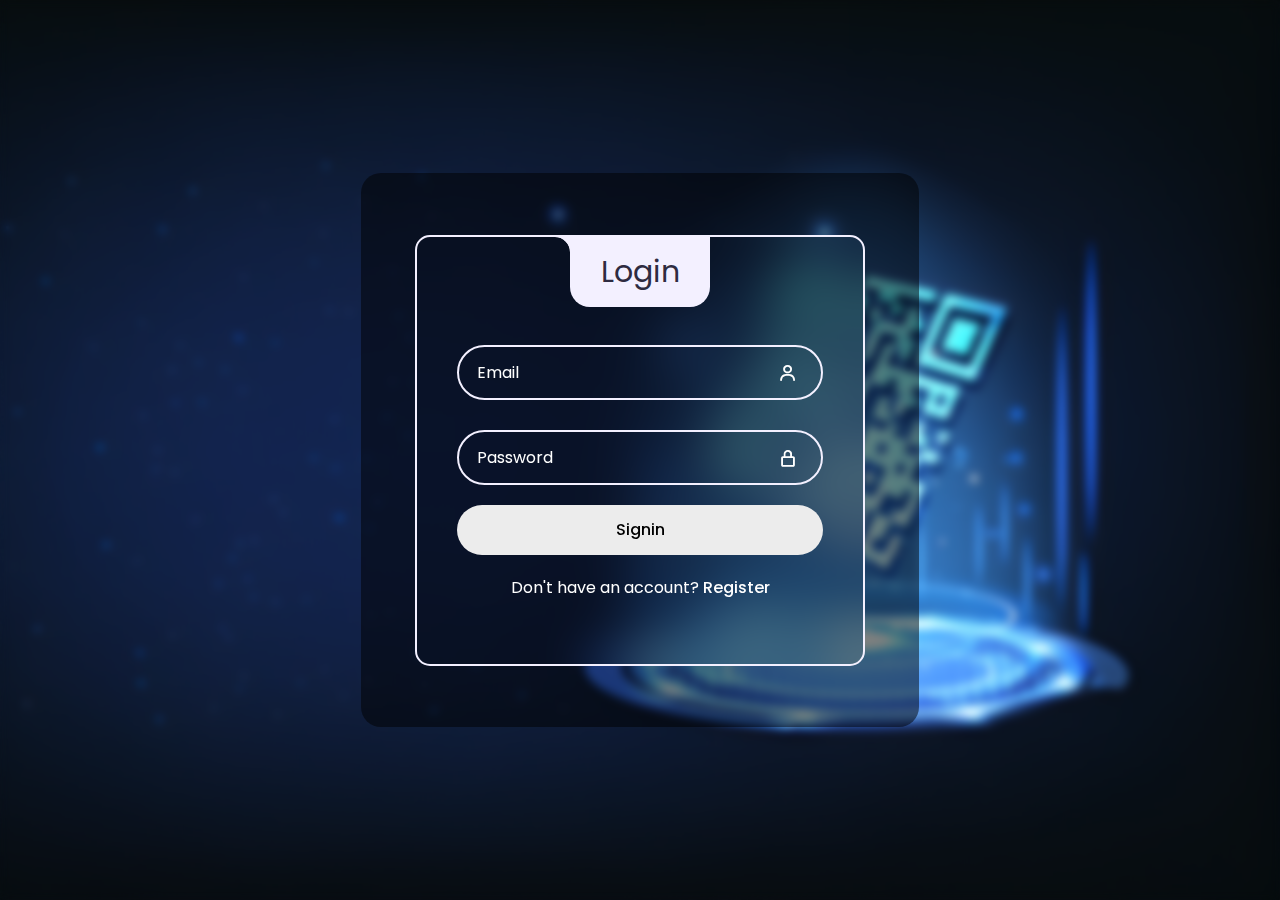
==== Views/index.html @ 4ec95ee3 "Fixed Signup form validation" ====
<!DOCTYPE html>
<html lang="en">

<head>
    <meta charset="UTF-8">
    <meta name="viewport" content="width=device-width, initial-scale=1.0">
    <title>Login</title>
    <link href='https://unpkg.com/boxicons@2.1.4/css/boxicons.min.css' rel='stylesheet'>
    <link rel="stylesheet" href="/Public/CSS/Sstyle.css">
    <script type="text/javascript" src="/Public/Script/script.js" defer></script>
</head>

<body>
    <div class="wrapper">
        <div class="login_box">
            <div class="login-header">
                <span>Login</span>
            </div>
            <p id="error-message" style="color: red;"></p>
            <div class="input_box">
                <input type="text" id="user" class="input-field" required>
                <label for="user" class="label"> Email </label>
                <i class="bx bx-user icon"></i>
            </div>
            <div class="input_box">
                <input type="password" id="pass" class="input-field" required>
                <label for="pass" class="label">Password</label>
                <i class="bx bx-lock-alt icon" id="pass-icon" onclick="togglePassword()"></i>
            </div>
            <div class="input_box">
                <input type="submit" class="input-submit" value="Signin">
            </div>
            <div class="register">
                <span>Don't have an account? <a href="/Views/signup2.0.html">Register</a></span>
            </div>
        </div>
    </div>
</body>

</html>
---- Public/CSS/Sstyle.css ----
@import url('https://fonts.googleapis.com/css2?family=Poppins:wght@400;500;600;700&display=swap');

* {
    margin: 0;
    padding: 0;
    box-sizing: border-box;
    font-family: 'Poppins', sans-serif;
}

:root {
    --primary-color: #F3F0FF;
    --second-color: white;
    --black-color: #2E2B41;
}

body {
  min-height: 100vh;
  background-image: url(/Public/images/Qr_Code_image_enhanced.jpg);
  background-size: cover;
  background-position: right;
  overflow: hidden;
  display: flex;
  align-items: center;
  justify-content: center;
  margin: 0;
}
body::before {
    content: "";
    position: absolute;
    top: 0;
    left: 0;
    width: 100%;
    height: 100%;
    background: inherit;
    filter: blur(5px);
    z-index: -1;
  }

.wrapper {
  box-sizing: border-box;
  background: rgba(0, 0, 0, 0.5);
  height: 61.5vh;
  width: 62vh;
  padding: 10px;
  border-radius: 20px 20px 20px 20px;
  display: flex;
  flex-direction: column;
  align-items: center;
  justify-content: center;
}

.login_box {
    position: relative;
    width: 450px;
    backdrop-filter: blur(25px);
    border: 2px solid var(--primary-color);
    border-radius: 15px;
    padding: 5.5em 2.5em 4em 2.5em;
    color: var(--second-color);
    
}

.login-header {
    position: absolute;
    top: 0;
    left: 50%;
    transform: translateX(-50%);
    display: flex;
    align-items: center;
    justify-content: center;
    background-color: var(--primary-color);
    width: 140px;
    height: 70px;
    border-radius: 0 0 20px 20px;
}

.login-header span {
    font-size: 30px;
    color: var(--black-color);
}

.login-header::before {
    content: "";
    position: absolute;
    top: 0;
    left: -30px;
    width: 30px;
    height: 30px;
    border-top-right-radius: 50%;
    background: transparent;
    box-shadow: 15px 0 0 0 var(--primary-color);
}

.login-header::after {
    content: "";
    position: absolute;
    top: 0;
    left: -30px;
    width: 30px;
    height: 30px;
    border-top-right-radius: 50%;
    background: transparent;
    box-shadow: 15px 0 0 0 var(--primary-color);
}

.input_box {
    position: relative;
    display: flex;
    flex-direction: column;
    margin: 20px 0;
}

.input-field {
    width: 100%;
    height: 55px;
    font-size: 16px;
    background: transparent;
    color: var(--second-color);
    padding-inline: 20px 50px;
    border: 2px solid var(--primary-color);
    border-radius: 30px;
    outline: none;
}

#user {
    margin-bottom: 10px;
}

.label {
    position: absolute;
    top: 15px;
    left: 20px;
    transition: .2s;
}

.input-field:focus~.label,
.input-field:valid~.label {
    position: absolute;
    top: -10px;
    left:20px;
    background-color: var(--primary-color);
    border-radius: 30px;
    color: var(--black-color);
    padding: 0 10px;
}
.icon{
    position: absolute;
    top: 18px;
    right: 25px;
    font-size: 20px;
}
.input-submit{
    width: 100%;
    height: 50px;
    background: #ececec;
    font-size: 16px;
    font-weight: 500;
    border: none;
    border-radius: 30px;
    cursor: pointer;
    transition: .3s;
}
.input-submit:hover{
    background: var(--second-color);

}
.register{
    text-align: center;
}
.register a{
    font-weight: 500;
}
a {
    text-decoration: none;
    color: var(--second-color);
}
a:hover {
    text-decoration: underline;
}
@media only screen and ( max-width: 564px )  { 
    .wrapper{
        padding: 20px;
    }
    .login_box{
        padding: 7.5em 1.5em 4em 1.5em;
    }
}
#error-message{
    color:#f06272;
  }
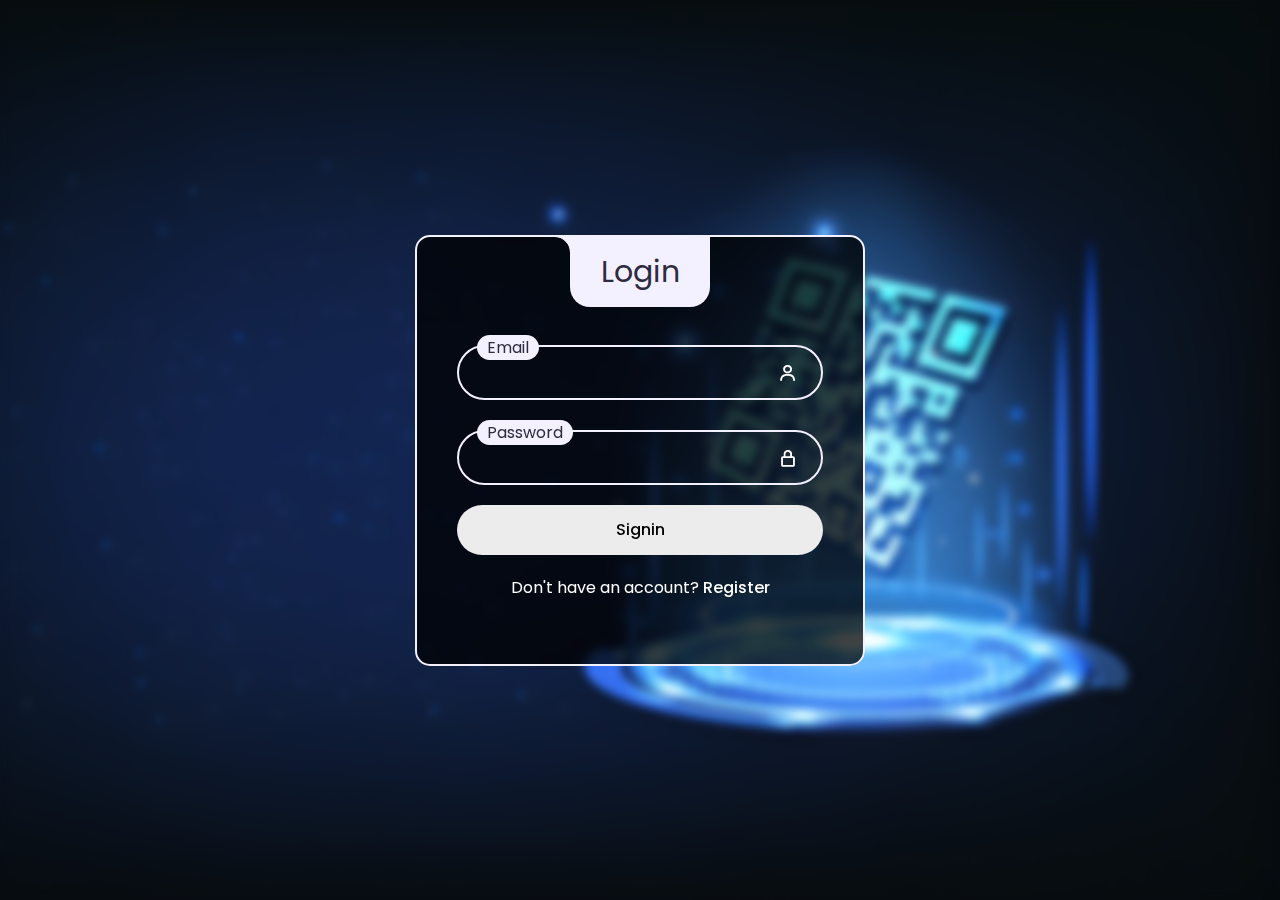
==== commit 997435b9: "Front end validation for the login screen" ====
--- a/Views/index.html
+++ b/Views/index.html
@@ -17,19 +17,22 @@
                 <span>Login</span>
             </div>
             <p id="error-message" style="color: red;"></p>
-            <div class="input_box">
-                <input type="text" id="user" class="input-field" required>
-                <label for="user" class="label"> Email </label>
-                <i class="bx bx-user icon"></i>
-            </div>
-            <div class="input_box">
-                <input type="password" id="pass" class="input-field" required>
-                <label for="pass" class="label">Password</label>
-                <i class="bx bx-lock-alt icon" id="pass-icon" onclick="togglePassword()"></i>
-            </div>
-            <div class="input_box">
-                <input type="submit" class="input-submit" value="Signin">
-            </div>
+            <form method="get" onsubmit="return loginValidation()">
+                <div id="uname_box" class="input_box">
+                    <input type="text" id="user" class="input-field" >
+                    <label for="user" class="label"> Email </label>
+                    <i class="bx bx-user icon"></i>
+                </div>
+                <div id="psswd_box" class="input_box">
+                    <input type="password" id="pass" class="input-field" >
+                    <label for="pass" class="label">Password</label>
+                    <i class="bx bx-lock-alt icon" id="pass-icon" onclick="togglePassword()"></i>
+                </div>
+                <div class="input_box">
+                    <input type="submit" class="input-submit" value="Signin">
+                </div>
+            </form>
+
             <div class="register">
                 <span>Don't have an account? <a href="/Views/signup2.0.html">Register</a></span>
             </div>
--- a/Public/CSS/Sstyle.css
+++ b/Public/CSS/Sstyle.css
@@ -39,9 +39,7 @@
 .wrapper {
   box-sizing: border-box;
   background: rgba(0, 0, 0, 0.5);
-  height: 61.5vh;
-  width: 62vh;
-  padding: 10px;
+  backdrop-filter: blur(2px);
   border-radius: 20px 20px 20px 20px;
   display: flex;
   flex-direction: column;
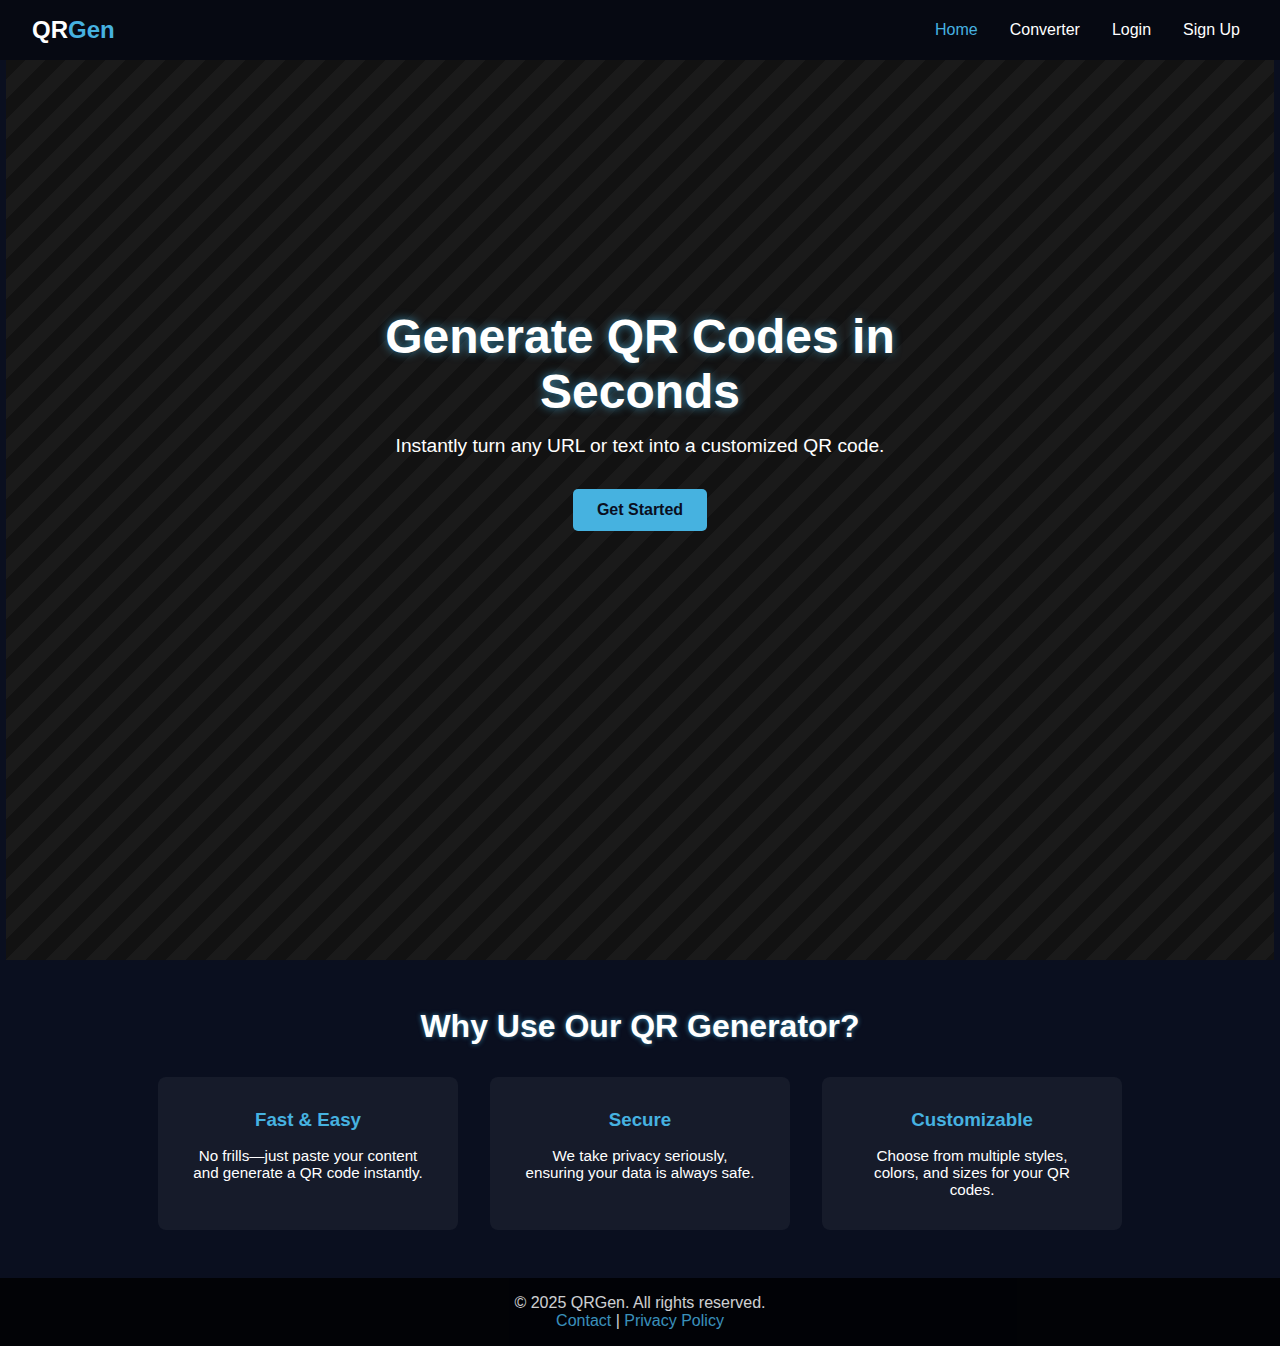
==== commit 38df0142: "Added Homepage animations and QR generation features" ====
--- a/Views/index.html
+++ b/Views/index.html
@@ -1,43 +1,61 @@
 <!DOCTYPE html>
 <html lang="en">
+<head>
+  <meta charset="UTF-8" />
+  <meta name="viewport" content="width=device-width, initial-scale=1.0"/>
+  <link rel="stylesheet" href="../Public/CSS/home.css">
+  <title>QR Code Generator - Home</title>
+  
+    
+</head>
+<body>
+  <header class="navbar">
+    <div class="logo">
+      <a href="./index.html">QR<span>Gen</span></a>
+    </div>
+    <nav>
+      <ul>
+        <li><a href="./index.html" class="active">Home</a></li>
+        <li><a href="./converter.html" >Converter</a></li>
+        <li><a href="./login2.0.html">Login</a></li>
+        <li><a href="./signup2.0.html">Sign Up</a></li>
+      </ul>
+    </nav>
+  </header>
 
-<head>
-    <meta charset="UTF-8">
-    <meta name="viewport" content="width=device-width, initial-scale=1.0">
-    <title>Login</title>
-    <link href='https://unpkg.com/boxicons@2.1.4/css/boxicons.min.css' rel='stylesheet'>
-    <link rel="stylesheet" href="/Public/CSS/Sstyle.css">
-    <script type="text/javascript" src="/Public/Script/script.js" defer></script>
-</head>
+  <!-- Hero Section -->
+  <section class="hero ">
+    <div class=" hero-animation"></div>
+    <div class="hero-content">
+      <h1>Generate QR Codes in Seconds</h1>
+      <p>Instantly turn any URL or text into a customized QR code.</p>
+      <a class="cta-button" href="./converter.html">Get Started</a>
+    </div>
+  </section>
 
-<body>
-    <div class="wrapper">
-        <div class="login_box">
-            <div class="login-header">
-                <span>Login</span>
-            </div>
-            <p id="error-message" style="color: red;"></p>
-            <form method="get" onsubmit="return loginValidation()">
-                <div id="uname_box" class="input_box">
-                    <input type="text" id="user" class="input-field" >
-                    <label for="user" class="label"> Email </label>
-                    <i class="bx bx-user icon"></i>
-                </div>
-                <div id="psswd_box" class="input_box">
-                    <input type="password" id="pass" class="input-field" >
-                    <label for="pass" class="label">Password</label>
-                    <i class="bx bx-lock-alt icon" id="pass-icon" onclick="togglePassword()"></i>
-                </div>
-                <div class="input_box">
-                    <input type="submit" class="input-submit" value="Signin">
-                </div>
-            </form>
+  <!-- Info/Features Section -->
+  <section class="info-section">
+    <h2>Why Use Our QR Generator?</h2>
+    <div class="features">
+      <div class="feature">
+        <h3>Fast & Easy</h3>
+        <p>No frills—just paste your content and generate a QR code instantly.</p>
+      </div>
+      <div class="feature">
+        <h3>Secure</h3>
+        <p>We take privacy seriously, ensuring your data is always safe.</p>
+      </div>
+      <div class="feature">
+        <h3>Customizable</h3>
+        <p>Choose from multiple styles, colors, and sizes for your QR codes.</p>
+      </div>
+    </div>
+  </section>
 
-            <div class="register">
-                <span>Don't have an account? <a href="/Views/signup2.0.html">Register</a></span>
-            </div>
-        </div>
-    </div>
+  <!-- Footer -->
+  <footer class="footer">
+    <p>&copy; 2025 QRGen. All rights reserved.</p>
+    <p><a href="#">Contact</a> | <a href="#">Privacy Policy</a></p>
+  </footer>
 </body>
-
-</html>+</html>
--- a/Public/CSS/home.css
+++ b/Public/CSS/home.css
@@ -0,0 +1,196 @@
+   
+* {
+    margin: 0;
+    padding: 0;
+    box-sizing: border-box;
+  }
+  
+  body {
+    font-family: Arial, sans-serif;
+    background: #0a0f1f; 
+    color: #fff;
+  }
+  
+  /* Navigation Bar */
+  .navbar {
+    display: flex;
+    align-items: center;
+    justify-content: space-between;
+    padding: 1rem 2rem;
+    background: rgba(0, 0, 0, 0.4);
+  }
+  
+  .navbar .logo a {
+    color: #fff;
+    font-size: 1.5rem;
+    text-decoration: none;
+    font-weight: bold;
+  }
+  
+  .navbar .logo span {
+    color: #46b2e0; /* Accent color */
+  }
+  
+  .navbar ul {
+    list-style: none;
+    display: flex;
+    gap: 1rem;
+  }
+  
+  .navbar ul li a {
+    color: #fff;
+    text-decoration: none;
+    padding: 0.5rem;
+    transition: color 0.3s;
+  }
+  
+  .navbar ul li a:hover,
+  .navbar ul li a.active {
+    color: #46b2e0;
+  }
+  
+
+  .hero-animation {
+    position: absolute;
+    z-index: 0;
+    transform: translate(-0vw, 10vh);
+    width: 99vw;
+    height: 125%;
+
+  
+  /* Dark mode colors and gradient */
+  background: #121212; /* Fallback for browsers that don't support gradients */
+  background: linear-gradient(
+    135deg,
+    #121212 25%,
+    #1a1a1a 25%,
+    #1a1a1a 50%,
+    #121212 50%,
+    #121212 75%,
+    #1a1a1a 75%,
+    #1a1a1a
+  );
+  background-size: 40px 40px;
+
+  /* Animation */
+  animation: move 4s linear infinite;
+}
+
+@keyframes move {
+  0% {
+    background-position: 0 0;
+  }
+  100% {
+    background-position: 40px 40px;
+  }
+}
+  
+
+  
+
+
+  /* Hero Section */
+  .hero {
+    height: 80vh;
+    display: flex;
+    align-items: center;
+    justify-content: center;
+    background: url('your-qr-background.jpg') no-repeat center center/cover;
+    position: relative;
+    margin-bottom: 20vh;
+  }
+  
+  .hero::before {
+    content: "";
+    position: absolute;
+    top: 0;
+    right: 0;
+    bottom: 0;
+    left: 0;
+    background: rgba(10, 15, 31, 0.8); /* Overlay to darken background */
+  }
+  
+  .hero-content {
+    position: relative;
+    text-align: center;
+    z-index: 1;
+    max-width: 600px;
+  }
+  
+  .hero-content h1 {
+    font-size: 3rem;
+    margin-bottom: 1rem;
+    text-shadow: 0 0 10px rgba(70, 178, 224, 0.7);
+  }
+  
+  .hero-content p {
+    font-size: 1.2rem;
+    margin-bottom: 2rem;
+  }
+  
+  .cta-button {
+    display: inline-block;
+    background: #46b2e0;
+    color: #0a0f1f;
+    padding: 0.75rem 1.5rem;
+    font-weight: bold;
+    text-decoration: none;
+    border-radius: 5px;
+    transition: background 0.3s;
+  }
+  
+  .cta-button:hover {
+    background: #38a0cb;
+  }
+  
+  /* Info/Features Section */
+  .info-section {
+    padding: 3rem 2rem;
+    text-align: center;
+  }
+  
+  .info-section h2 {
+    font-size: 2rem;
+    margin-bottom: 2rem;
+    text-shadow: 0 0 5px rgba(70, 178, 224, 0.7);
+  }
+  
+  .features {
+    display: flex;
+    flex-wrap: wrap;
+    justify-content: center;
+    gap: 2rem;
+  }
+  
+  .feature {
+    background: rgba(255, 255, 255, 0.05);
+    padding: 2rem;
+    border-radius: 8px;
+    max-width: 300px;
+  }
+  
+  .feature h3 {
+    margin-bottom: 1rem;
+    color: #46b2e0;
+  }
+  
+  .feature p {
+    font-size: 0.95rem;
+  }
+  
+  /* Footer */
+  .footer {
+    text-align: center;
+    padding: 1rem;
+    background: #000;
+    opacity: 0.8;
+  }
+  
+  .footer a {
+    color: #46b2e0;
+    text-decoration: none;
+  }
+  
+  .footer a:hover {
+    text-decoration: underline;
+  }